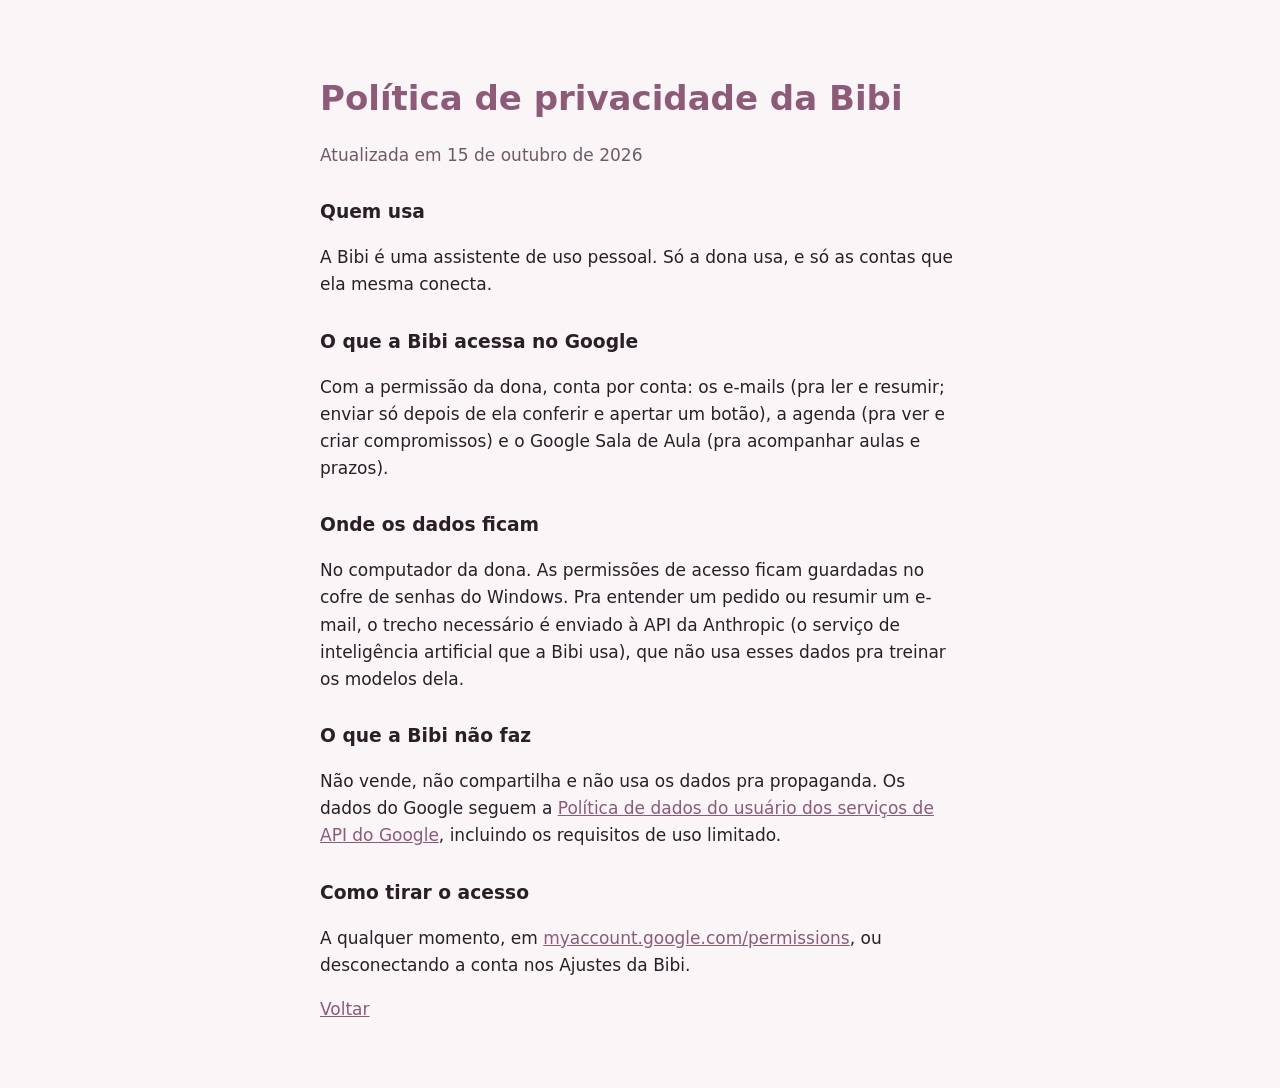
==== privacidade.html @ 4be39882 "Página inicial e política de privacidade da Bibi Co-Authored-By: Claude Opus 5.5 <noreply@anthropic." ====
<!doctype html>
<html lang="pt-BR">
<head>
<meta charset="utf-8">
<meta name="viewport" content="width=device-width, initial-scale=1">
<title>Bibi: privacidade</title>
<link rel="stylesheet" href="estilo.css">
</head>
<body><main>
<h1>Política de privacidade da Bibi</h1>
<p class="suave">Atualizada em 15 de outubro de 2026</p>

<h2>Quem usa</h2>
<p>A Bibi é uma assistente de uso pessoal. Só a dona usa, e só as contas que ela mesma conecta.</p>

<h2>O que a Bibi acessa no Google</h2>
<p>Com a permissão da dona, conta por conta: os e-mails (pra ler e resumir; enviar só depois de ela
conferir e apertar um botão), a agenda (pra ver e criar compromissos) e o Google Sala de Aula (pra
acompanhar aulas e prazos).</p>

<h2>Onde os dados ficam</h2>
<p>No computador da dona. As permissões de acesso ficam guardadas no cofre de senhas do Windows.
Pra entender um pedido ou resumir um e-mail, o trecho necessário é enviado à API da Anthropic
(o serviço de inteligência artificial que a Bibi usa), que não usa esses dados pra treinar
os modelos dela.</p>

<h2>O que a Bibi não faz</h2>
<p>Não vende, não compartilha e não usa os dados pra propaganda. Os dados do Google seguem a
<a href="https://developers.google.com/terms/api-services-user-data-policy">Política de dados do
usuário dos serviços de API do Google</a>, incluindo os requisitos de uso limitado.</p>

<h2>Como tirar o acesso</h2>
<p>A qualquer momento, em <a href="https://myaccount.google.com/permissions">myaccount.google.com/permissions</a>,
ou desconectando a conta nos Ajustes da Bibi.</p>

<p><a href="index.html">Voltar</a></p>
</main></body>
</html>
---- estilo.css ----
:root{--fundo:#faf6f8;--texto:#2a1f26;--suave:#6f5a66;--malva:#8e5a77}
@media (prefers-color-scheme:dark){:root{--fundo:#120e12;--texto:#f4ecf0;--suave:#b7a3ae;--malva:#e2b0c9}}
body{margin:0;background:var(--fundo);color:var(--texto);font:17px/1.6 system-ui,sans-serif}
main{max-width:640px;margin:0 auto;padding:48px 16px}
h1{color:var(--malva);margin-bottom:4px}h2{font-size:1.1em;margin-top:28px}
p.suave,small{color:var(--suave)}a{color:var(--malva)}
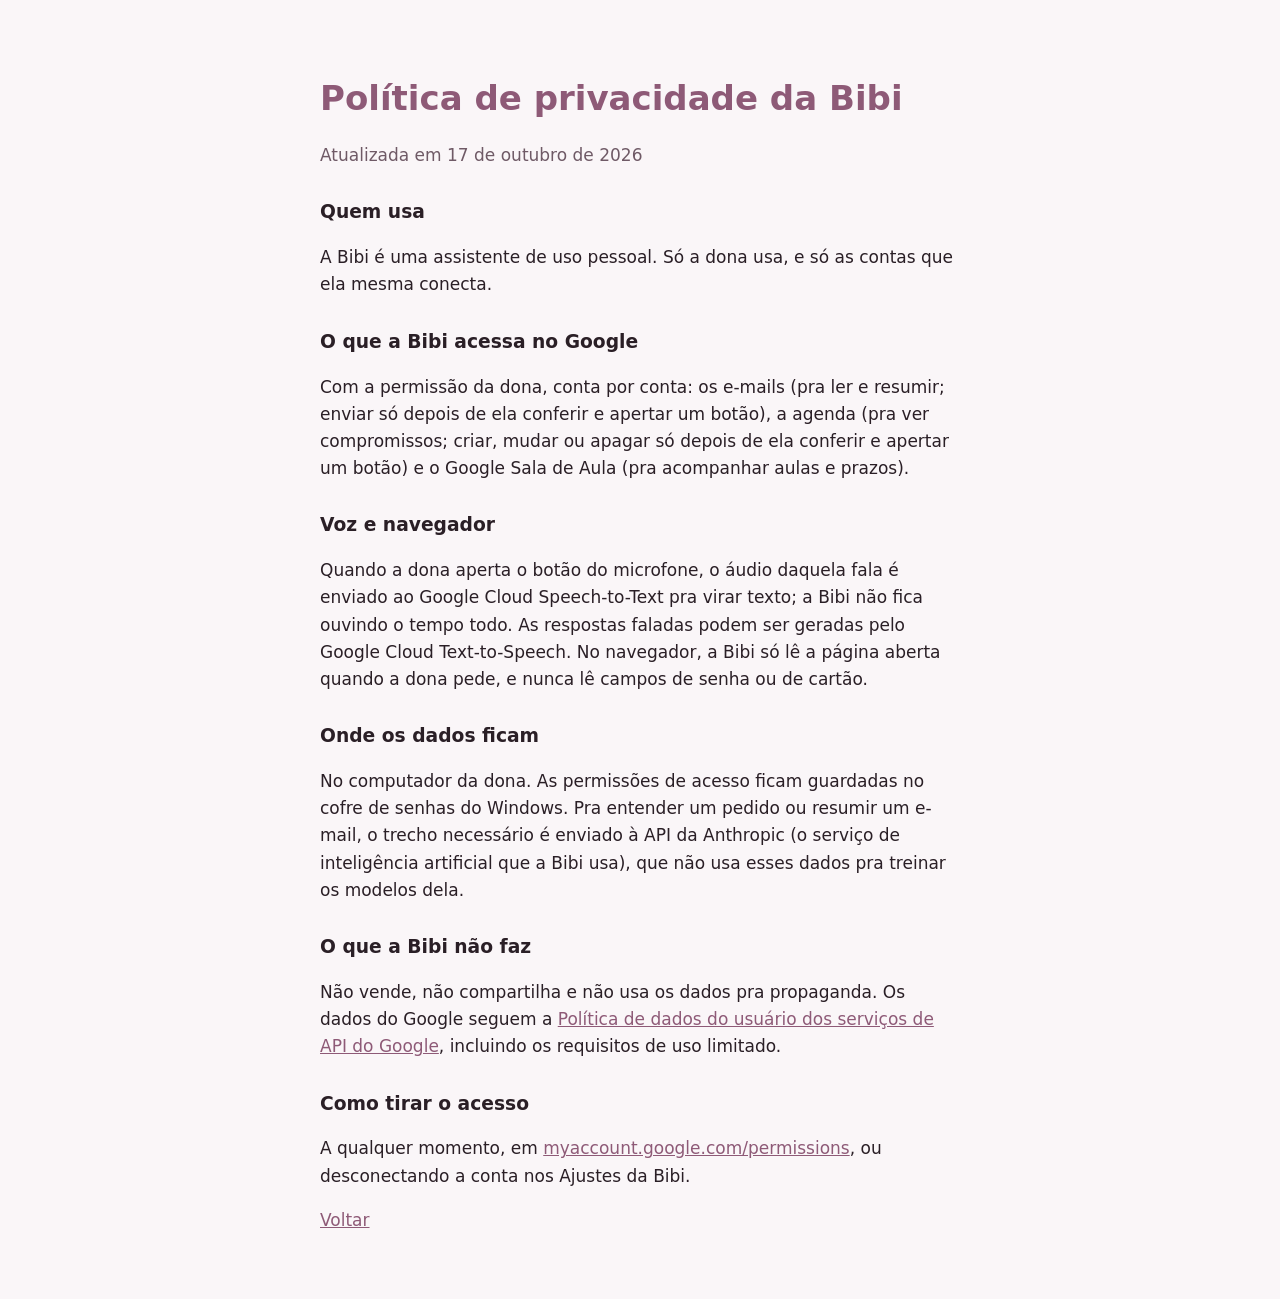
==== commit 58613c91: "Privacidade: voz (Google), leitura da aba no Brave e agenda que muda e apaga Rascunho pra Sofia revi" ====
--- a/privacidade.html
+++ b/privacidade.html
@@ -8,15 +8,21 @@
 </head>
 <body><main>
 <h1>Política de privacidade da Bibi</h1>
-<p class="suave">Atualizada em 15 de outubro de 2026</p>
+<p class="suave">Atualizada em 17 de outubro de 2026</p>
 
 <h2>Quem usa</h2>
 <p>A Bibi é uma assistente de uso pessoal. Só a dona usa, e só as contas que ela mesma conecta.</p>
 
 <h2>O que a Bibi acessa no Google</h2>
 <p>Com a permissão da dona, conta por conta: os e-mails (pra ler e resumir; enviar só depois de ela
-conferir e apertar um botão), a agenda (pra ver e criar compromissos) e o Google Sala de Aula (pra
-acompanhar aulas e prazos).</p>
+conferir e apertar um botão), a agenda (pra ver compromissos; criar, mudar ou apagar só depois de
+ela conferir e apertar um botão) e o Google Sala de Aula (pra acompanhar aulas e prazos).</p>
+
+<h2>Voz e navegador</h2>
+<p>Quando a dona aperta o botão do microfone, o áudio daquela fala é enviado ao Google Cloud
+Speech-to-Text pra virar texto; a Bibi não fica ouvindo o tempo todo. As respostas faladas podem
+ser geradas pelo Google Cloud Text-to-Speech. No navegador, a Bibi só lê a página aberta quando a
+dona pede, e nunca lê campos de senha ou de cartão.</p>
 
 <h2>Onde os dados ficam</h2>
 <p>No computador da dona. As permissões de acesso ficam guardadas no cofre de senhas do Windows.
